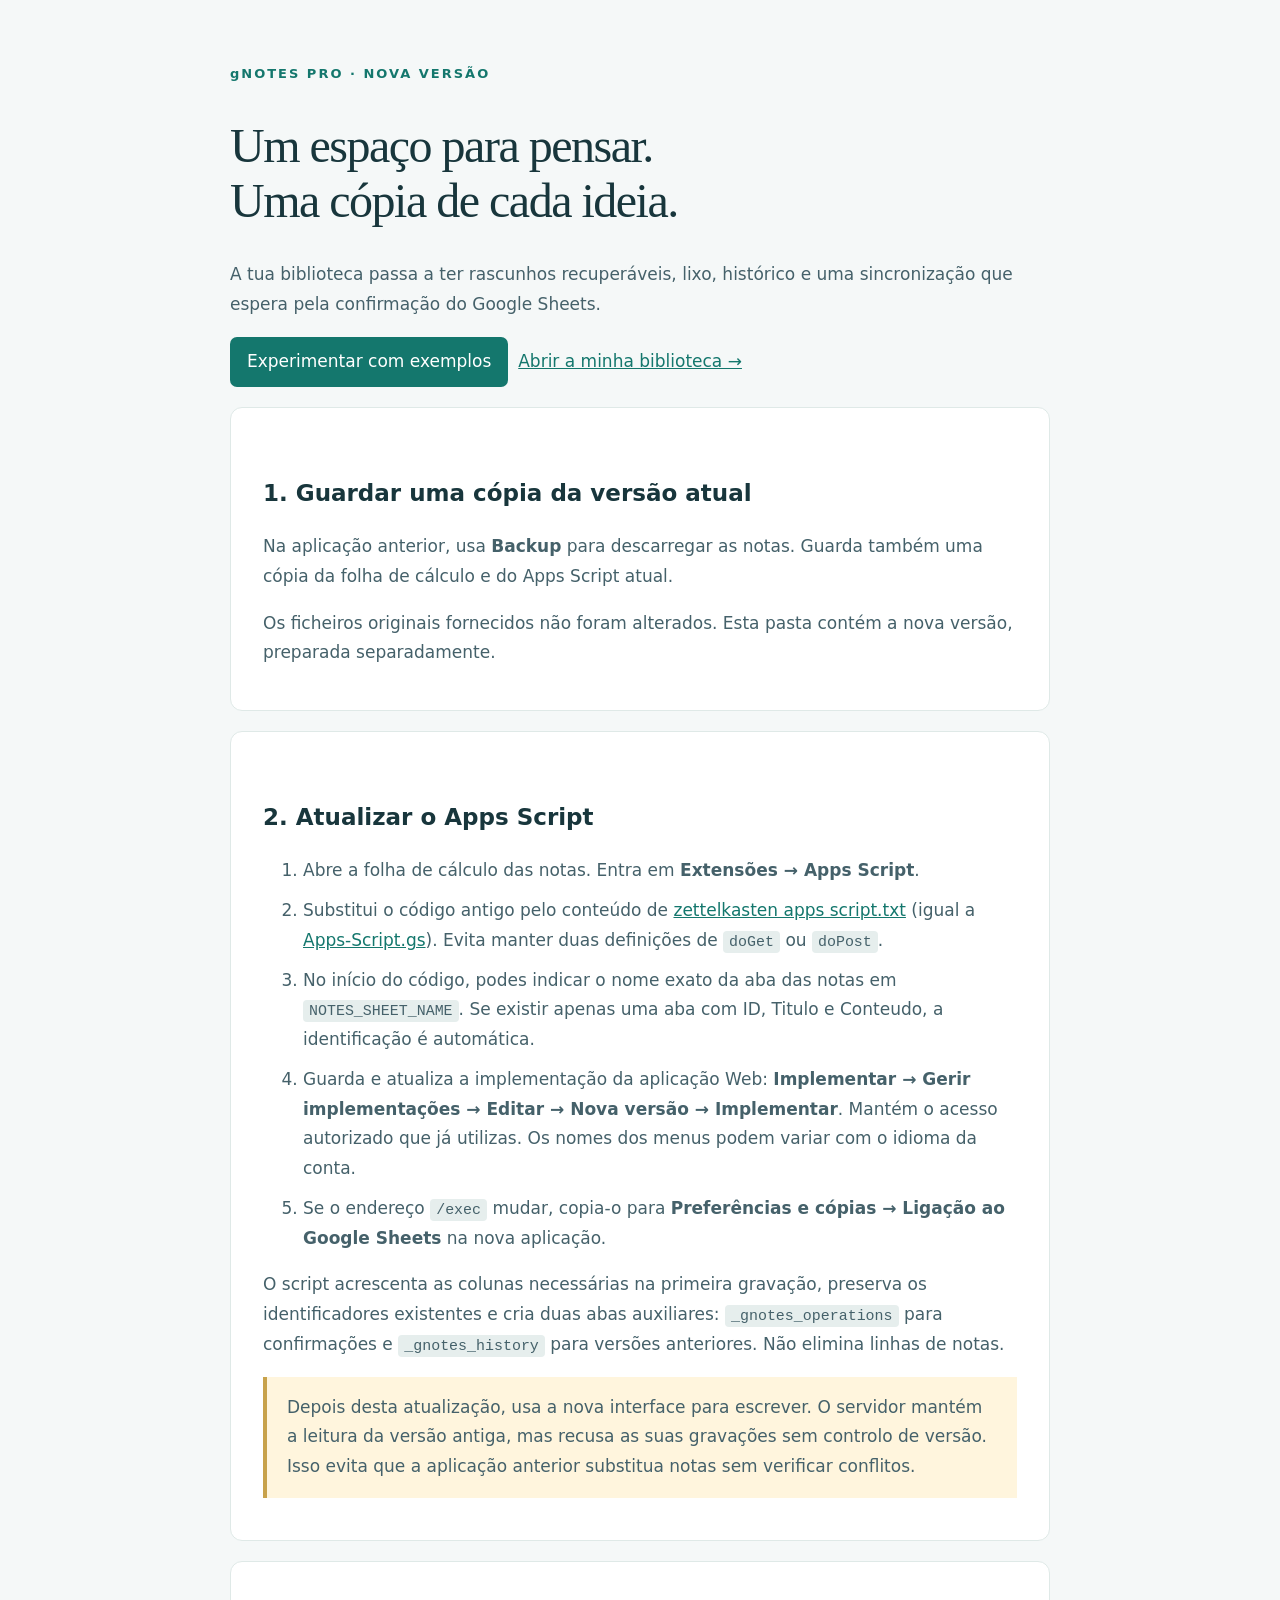
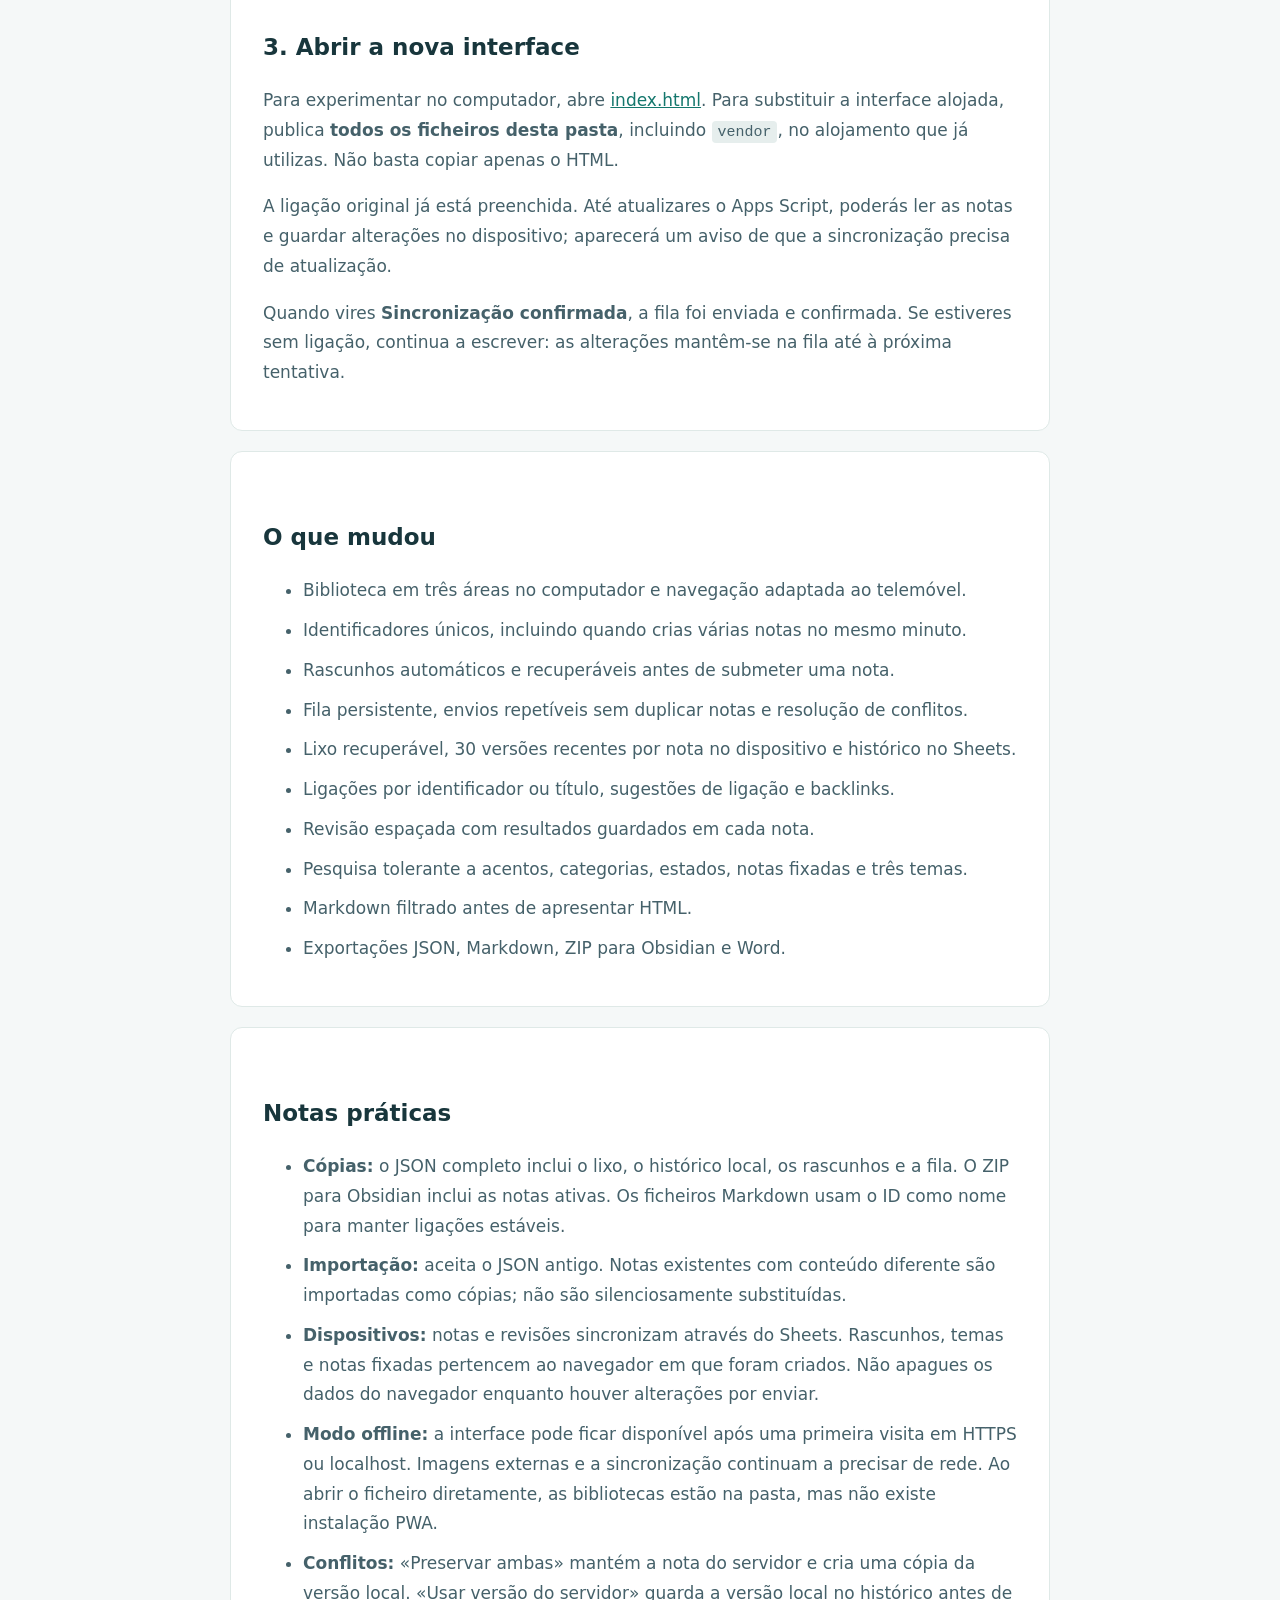
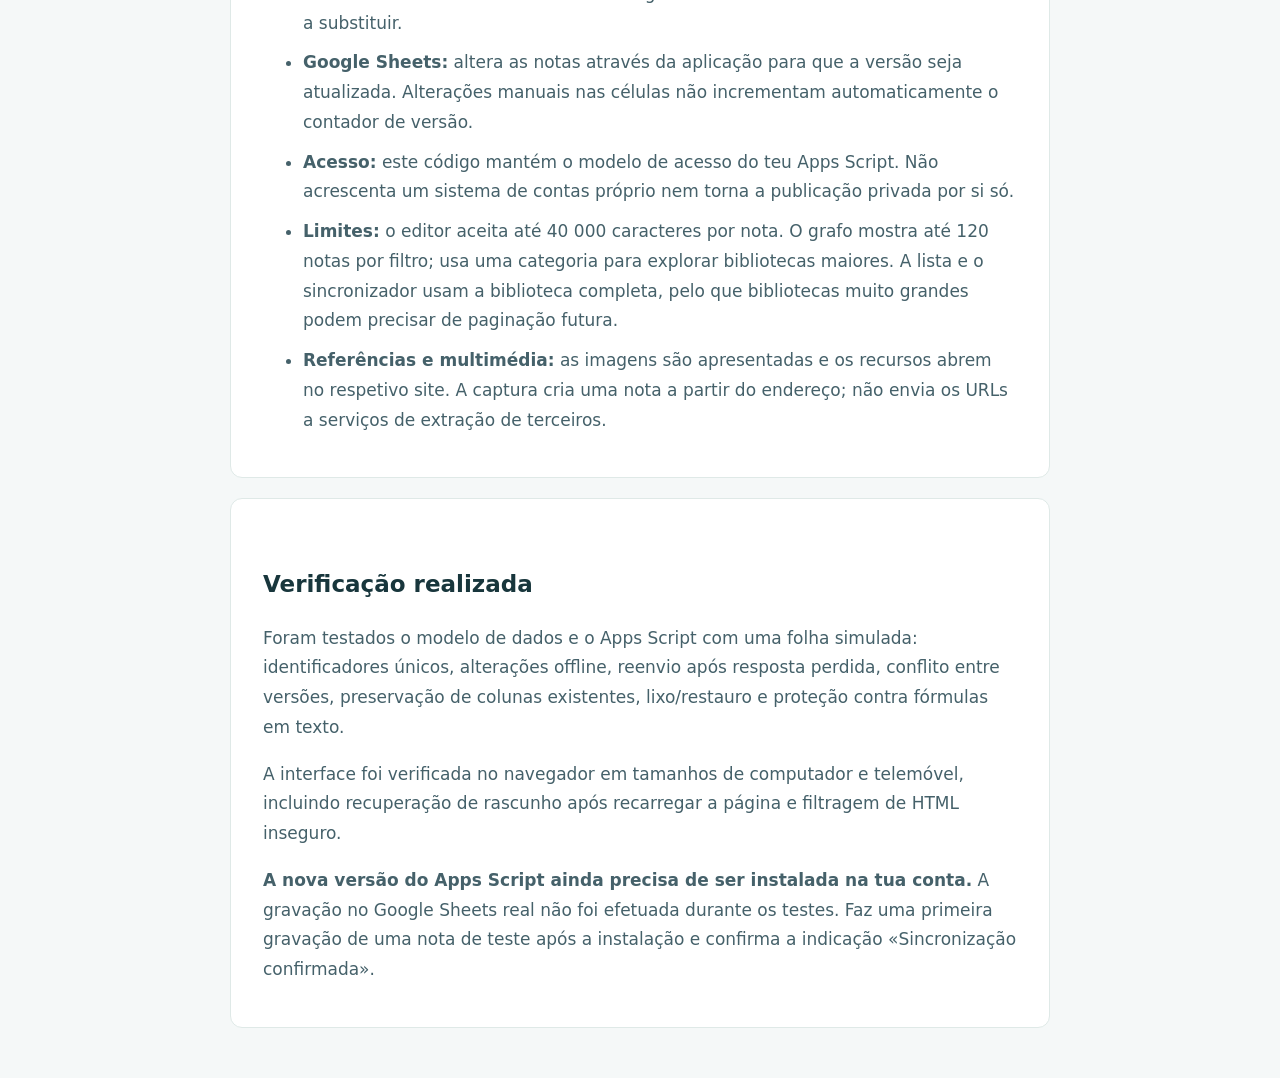
==== LEIA-ME.html @ cbc8e840 "Add files via upload" ====
<!doctype html><html lang="pt-PT"><head><meta charset="utf-8"><meta name="viewport" content="width=device-width,initial-scale=1"><title>Começar — gNOTES Pro</title><link rel="icon" href="logo_simplificado.png"><style>body{font:17px/1.75 system-ui,sans-serif;color:#18363c;background:#f5f8f8;margin:0;padding:50px 24px}main{max-width:820px;margin:auto}h1{font:48px/1.15 Georgia,serif;letter-spacing:-1.5px}h2{font-size:23px;margin-top:40px}a{color:#14776d}p,li{color:#45616a}code{font-size:.88em;background:#e6eeed;padding:3px 6px;border-radius:4px}section{background:white;padding:25px 32px;border:1px solid #dfe9e7;border-radius:12px;margin-top:20px}.badge{color:#14776d;font-size:13px;letter-spacing:2px;font-weight:700}.notice{background:#fff5dd;border-left:4px solid #c8a24b;padding:16px 20px}li{margin:10px 0}.button{display:inline-block;background:#14776d;color:white;text-decoration:none;border-radius:7px;padding:10px 17px;margin-right:10px}</style></head><body><main>
<p class="badge">gNOTES PRO · NOVA VERSÃO</p><h1>Um espaço para pensar.<br>Uma cópia de cada ideia.</h1><p>A tua biblioteca passa a ter rascunhos recuperáveis, lixo, histórico e uma sincronização que espera pela confirmação do Google Sheets.</p><p><a class="button" href="index.html?demo=1">Experimentar com exemplos</a><a href="index.html">Abrir a minha biblioteca →</a></p>
<section><h2>1. Guardar uma cópia da versão atual</h2><p>Na aplicação anterior, usa <strong>Backup</strong> para descarregar as notas. Guarda também uma cópia da folha de cálculo e do Apps Script atual.</p><p>Os ficheiros originais fornecidos não foram alterados. Esta pasta contém a nova versão, preparada separadamente.</p></section>
<section><h2>2. Atualizar o Apps Script</h2><ol><li>Abre a folha de cálculo das notas. Entra em <strong>Extensões → Apps Script</strong>.</li><li>Substitui o código antigo pelo conteúdo de <a href="zettelkasten%20apps%20script.txt">zettelkasten apps script.txt</a> (igual a <a href="Apps-Script.gs">Apps-Script.gs</a>). Evita manter duas definições de <code>doGet</code> ou <code>doPost</code>.</li><li>No início do código, podes indicar o nome exato da aba das notas em <code>NOTES_SHEET_NAME</code>. Se existir apenas uma aba com ID, Titulo e Conteudo, a identificação é automática.</li><li>Guarda e atualiza a implementação da aplicação Web: <strong>Implementar → Gerir implementações → Editar → Nova versão → Implementar</strong>. Mantém o acesso autorizado que já utilizas. Os nomes dos menus podem variar com o idioma da conta.</li><li>Se o endereço <code>/exec</code> mudar, copia-o para <strong>Preferências e cópias → Ligação ao Google Sheets</strong> na nova aplicação.</li></ol><p>O script acrescenta as colunas necessárias na primeira gravação, preserva os identificadores existentes e cria duas abas auxiliares: <code>_gnotes_operations</code> para confirmações e <code>_gnotes_history</code> para versões anteriores. Não elimina linhas de notas.</p><p class="notice">Depois desta atualização, usa a nova interface para escrever. O servidor mantém a leitura da versão antiga, mas recusa as suas gravações sem controlo de versão. Isso evita que a aplicação anterior substitua notas sem verificar conflitos.</p></section>
<section><h2>3. Abrir a nova interface</h2><p>Para experimentar no computador, abre <a href="index.html">index.html</a>. Para substituir a interface alojada, publica <strong>todos os ficheiros desta pasta</strong>, incluindo <code>vendor</code>, no alojamento que já utilizas. Não basta copiar apenas o HTML.</p><p>A ligação original já está preenchida. Até atualizares o Apps Script, poderás ler as notas e guardar alterações no dispositivo; aparecerá um aviso de que a sincronização precisa de atualização.</p><p>Quando vires <strong>Sincronização confirmada</strong>, a fila foi enviada e confirmada. Se estiveres sem ligação, continua a escrever: as alterações mantêm-se na fila até à próxima tentativa.</p></section>
<section><h2>O que mudou</h2><ul><li>Biblioteca em três áreas no computador e navegação adaptada ao telemóvel.</li><li>Identificadores únicos, incluindo quando crias várias notas no mesmo minuto.</li><li>Rascunhos automáticos e recuperáveis antes de submeter uma nota.</li><li>Fila persistente, envios repetíveis sem duplicar notas e resolução de conflitos.</li><li>Lixo recuperável, 30 versões recentes por nota no dispositivo e histórico no Sheets.</li><li>Ligações por identificador ou título, sugestões de ligação e backlinks.</li><li>Revisão espaçada com resultados guardados em cada nota.</li><li>Pesquisa tolerante a acentos, categorias, estados, notas fixadas e três temas.</li><li>Markdown filtrado antes de apresentar HTML.</li><li>Exportações JSON, Markdown, ZIP para Obsidian e Word.</li></ul></section>
<section><h2>Notas práticas</h2><ul><li><strong>Cópias:</strong> o JSON completo inclui o lixo, o histórico local, os rascunhos e a fila. O ZIP para Obsidian inclui as notas ativas. Os ficheiros Markdown usam o ID como nome para manter ligações estáveis.</li><li><strong>Importação:</strong> aceita o JSON antigo. Notas existentes com conteúdo diferente são importadas como cópias; não são silenciosamente substituídas.</li><li><strong>Dispositivos:</strong> notas e revisões sincronizam através do Sheets. Rascunhos, temas e notas fixadas pertencem ao navegador em que foram criados. Não apagues os dados do navegador enquanto houver alterações por enviar.</li><li><strong>Modo offline:</strong> a interface pode ficar disponível após uma primeira visita em HTTPS ou localhost. Imagens externas e a sincronização continuam a precisar de rede. Ao abrir o ficheiro diretamente, as bibliotecas estão na pasta, mas não existe instalação PWA.</li><li><strong>Conflitos:</strong> «Preservar ambas» mantém a nota do servidor e cria uma cópia da versão local. «Usar versão do servidor» guarda a versão local no histórico antes de a substituir.</li><li><strong>Google Sheets:</strong> altera as notas através da aplicação para que a versão seja atualizada. Alterações manuais nas células não incrementam automaticamente o contador de versão.</li><li><strong>Acesso:</strong> este código mantém o modelo de acesso do teu Apps Script. Não acrescenta um sistema de contas próprio nem torna a publicação privada por si só.</li><li><strong>Limites:</strong> o editor aceita até 40 000 caracteres por nota. O grafo mostra até 120 notas por filtro; usa uma categoria para explorar bibliotecas maiores. A lista e o sincronizador usam a biblioteca completa, pelo que bibliotecas muito grandes podem precisar de paginação futura.</li><li><strong>Referências e multimédia:</strong> as imagens são apresentadas e os recursos abrem no respetivo site. A captura cria uma nota a partir do endereço; não envia os URLs a serviços de extração de terceiros.</li></ul></section>
<section><h2>Verificação realizada</h2><p>Foram testados o modelo de dados e o Apps Script com uma folha simulada: identificadores únicos, alterações offline, reenvio após resposta perdida, conflito entre versões, preservação de colunas existentes, lixo/restauro e proteção contra fórmulas em texto.</p><p>A interface foi verificada no navegador em tamanhos de computador e telemóvel, incluindo recuperação de rascunho após recarregar a página e filtragem de HTML inseguro.</p><p><strong>A nova versão do Apps Script ainda precisa de ser instalada na tua conta.</strong> A gravação no Google Sheets real não foi efetuada durante os testes. Faz uma primeira gravação de uma nota de teste após a instalação e confirma a indicação «Sincronização confirmada».</p></section>
</main></body></html>
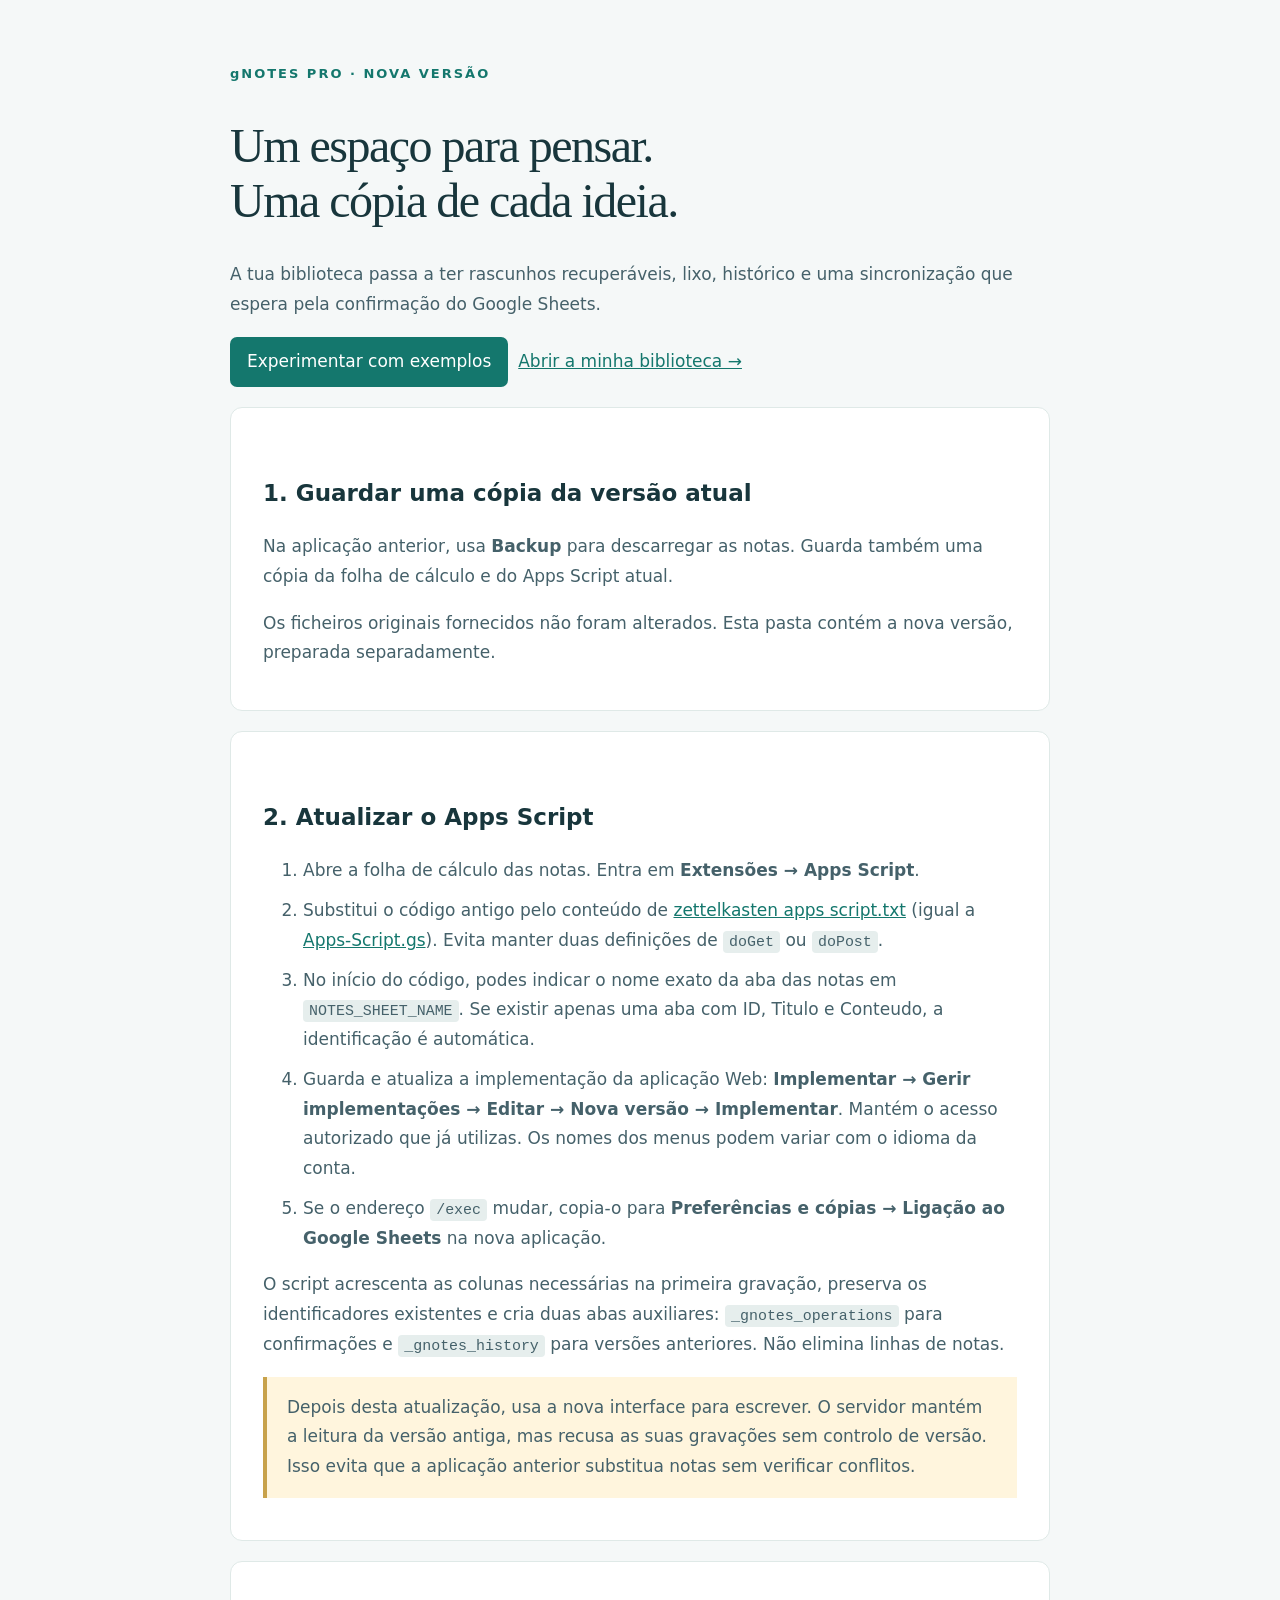
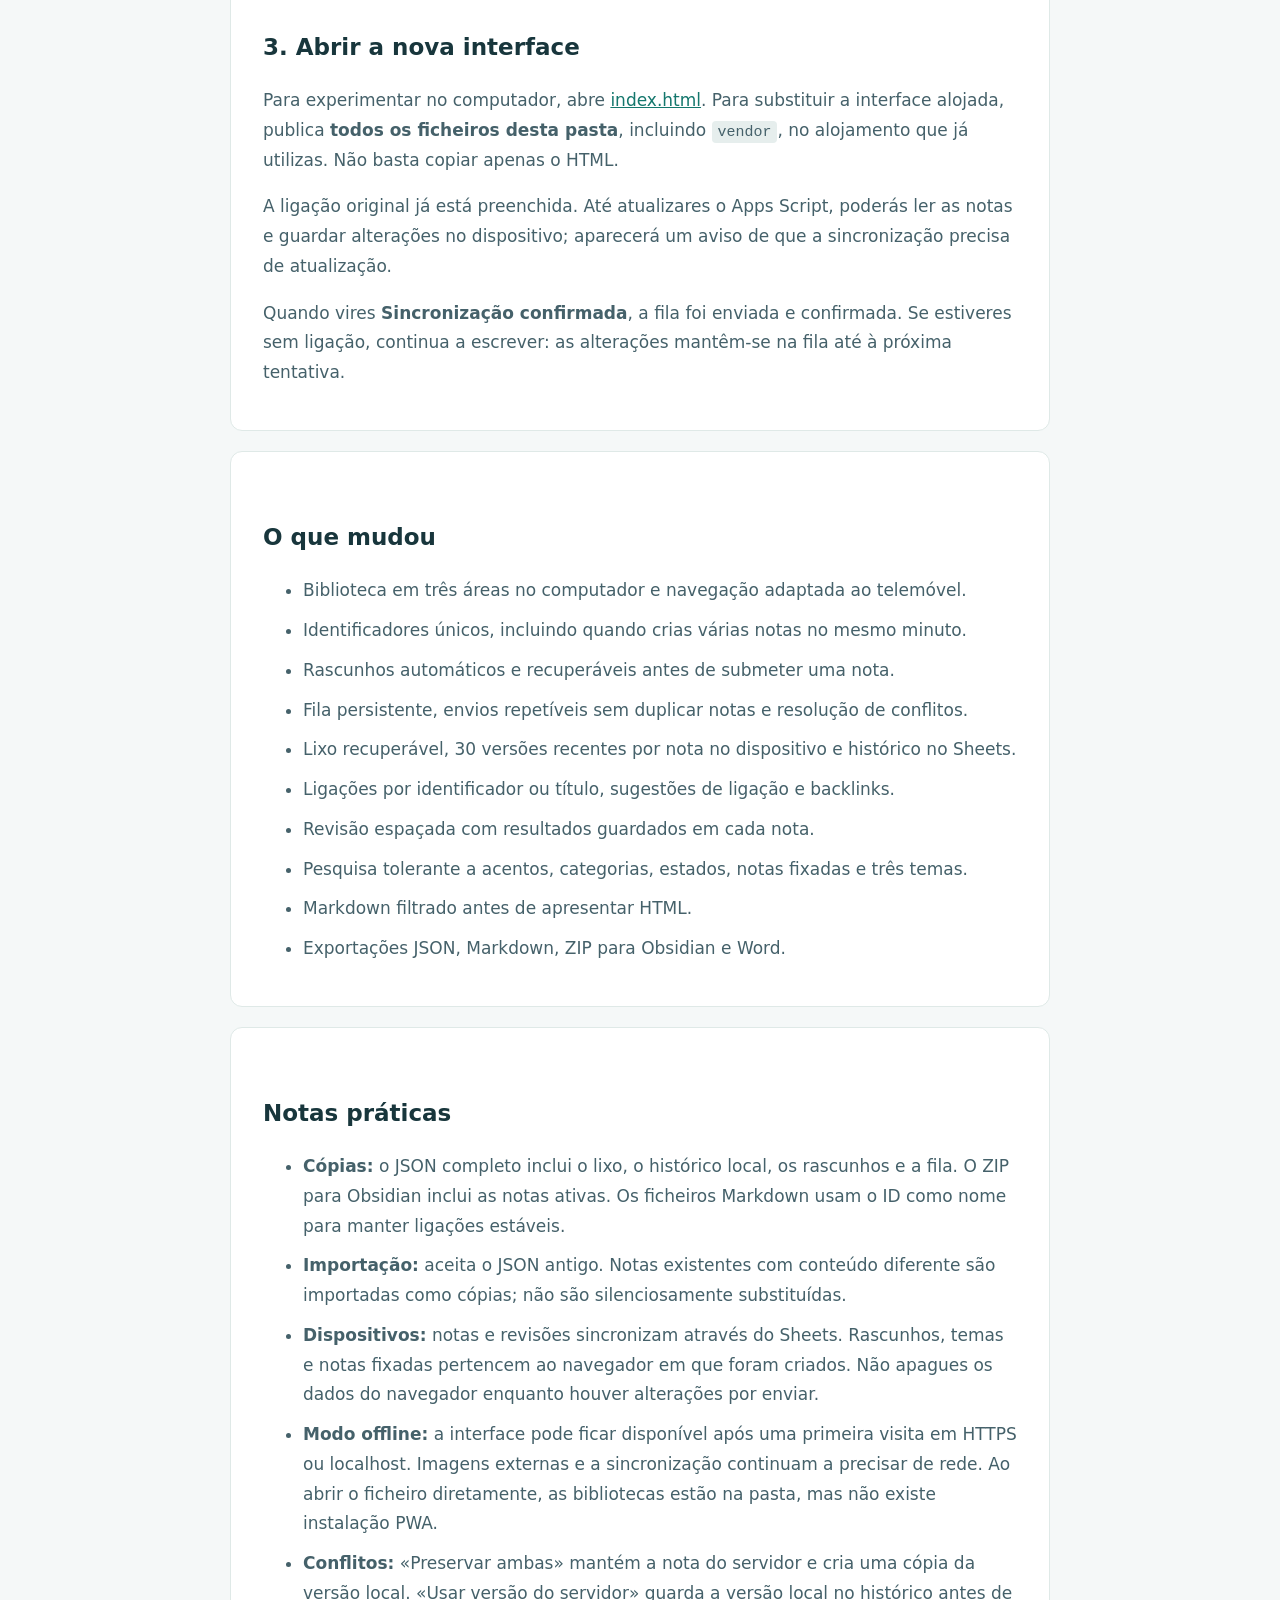
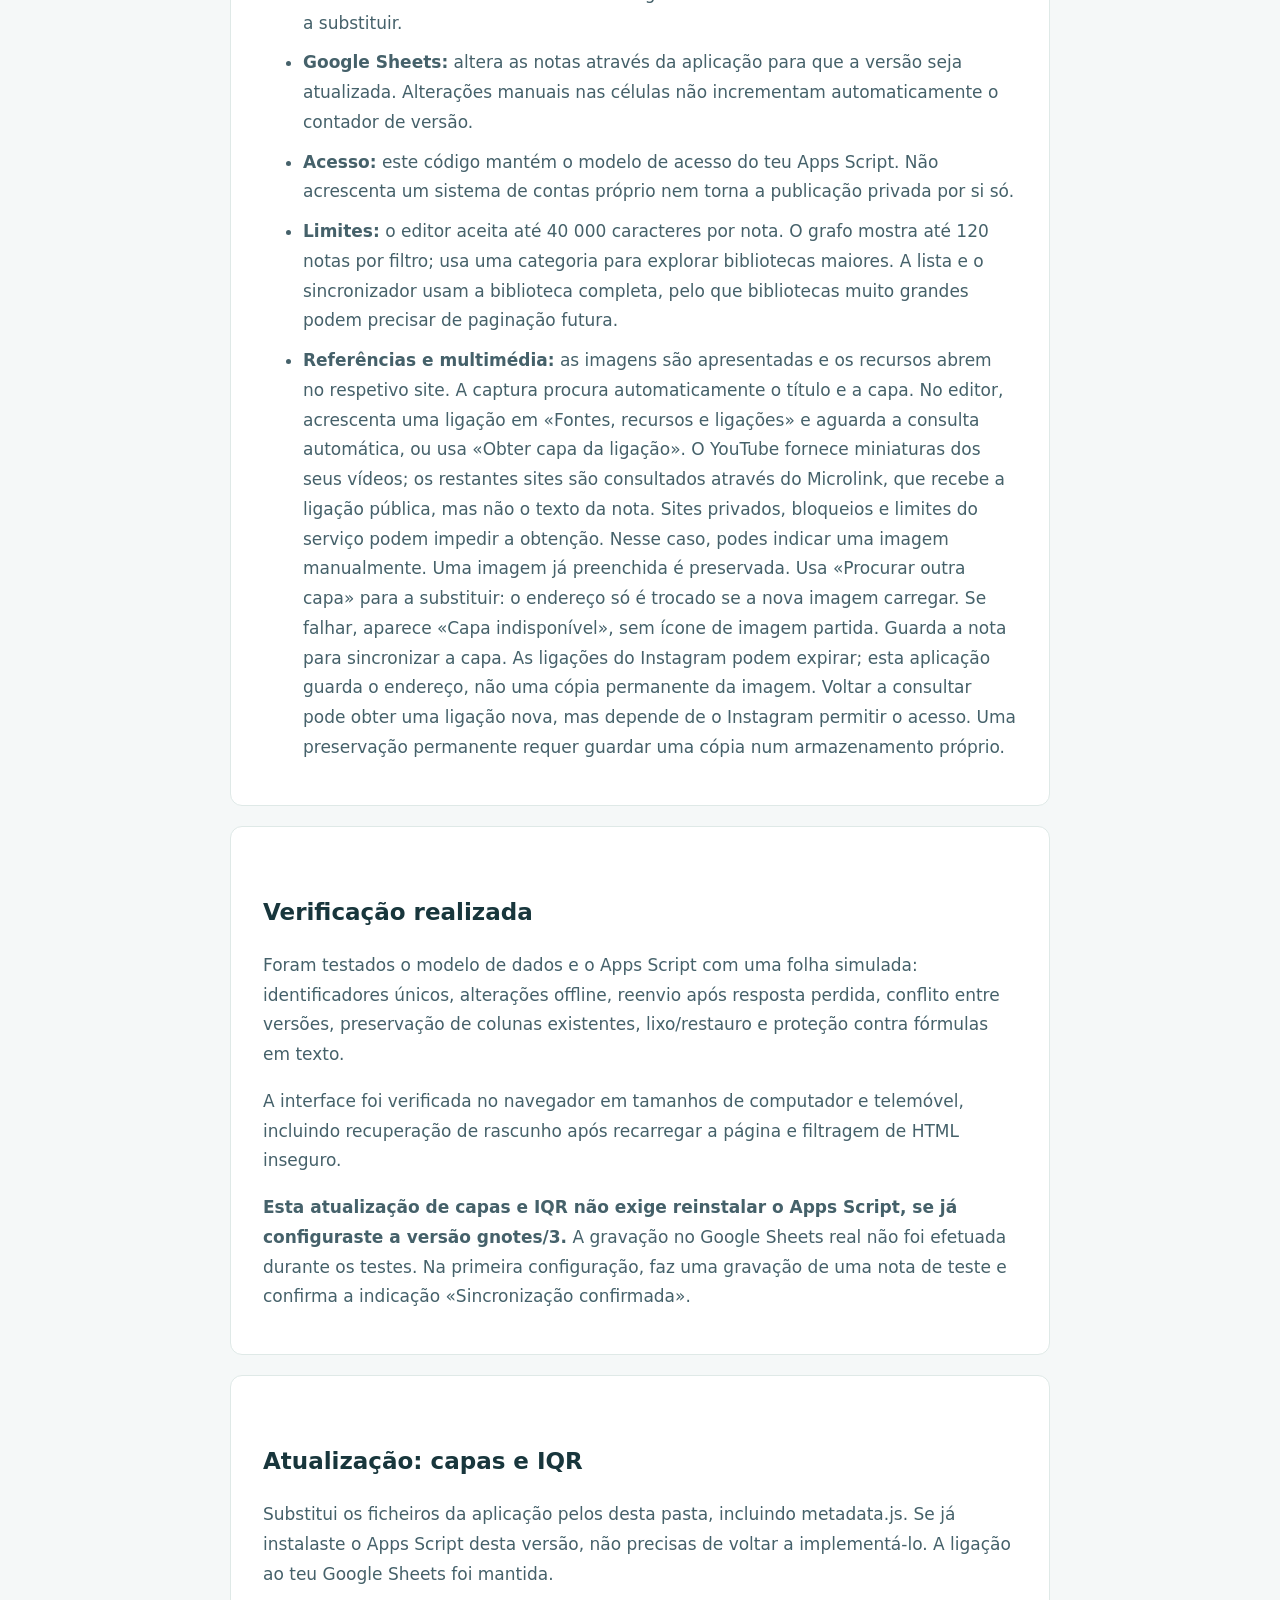
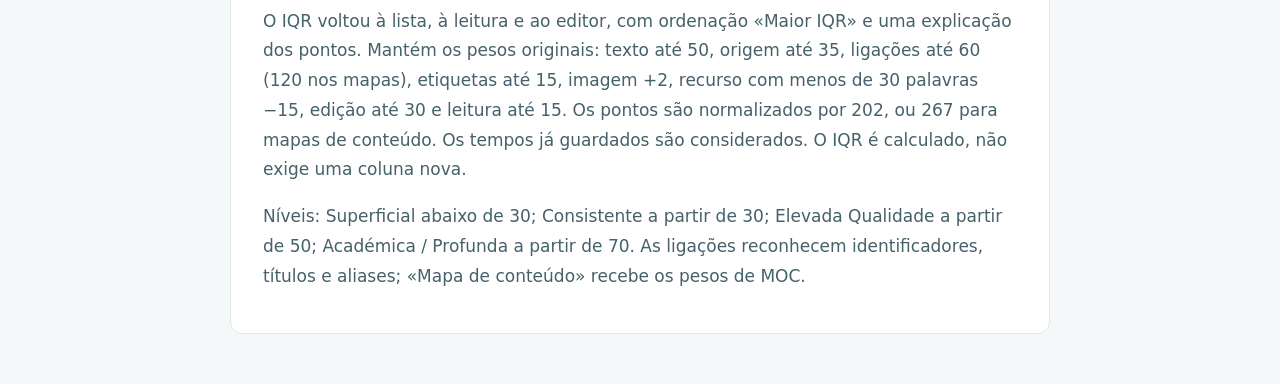
==== commit 7191a30f: "Add files via upload" ====
--- a/LEIA-ME.html
+++ b/LEIA-ME.html
@@ -4,6 +4,6 @@
 <section><h2>2. Atualizar o Apps Script</h2><ol><li>Abre a folha de cálculo das notas. Entra em <strong>Extensões → Apps Script</strong>.</li><li>Substitui o código antigo pelo conteúdo de <a href="zettelkasten%20apps%20script.txt">zettelkasten apps script.txt</a> (igual a <a href="Apps-Script.gs">Apps-Script.gs</a>). Evita manter duas definições de <code>doGet</code> ou <code>doPost</code>.</li><li>No início do código, podes indicar o nome exato da aba das notas em <code>NOTES_SHEET_NAME</code>. Se existir apenas uma aba com ID, Titulo e Conteudo, a identificação é automática.</li><li>Guarda e atualiza a implementação da aplicação Web: <strong>Implementar → Gerir implementações → Editar → Nova versão → Implementar</strong>. Mantém o acesso autorizado que já utilizas. Os nomes dos menus podem variar com o idioma da conta.</li><li>Se o endereço <code>/exec</code> mudar, copia-o para <strong>Preferências e cópias → Ligação ao Google Sheets</strong> na nova aplicação.</li></ol><p>O script acrescenta as colunas necessárias na primeira gravação, preserva os identificadores existentes e cria duas abas auxiliares: <code>_gnotes_operations</code> para confirmações e <code>_gnotes_history</code> para versões anteriores. Não elimina linhas de notas.</p><p class="notice">Depois desta atualização, usa a nova interface para escrever. O servidor mantém a leitura da versão antiga, mas recusa as suas gravações sem controlo de versão. Isso evita que a aplicação anterior substitua notas sem verificar conflitos.</p></section>
 <section><h2>3. Abrir a nova interface</h2><p>Para experimentar no computador, abre <a href="index.html">index.html</a>. Para substituir a interface alojada, publica <strong>todos os ficheiros desta pasta</strong>, incluindo <code>vendor</code>, no alojamento que já utilizas. Não basta copiar apenas o HTML.</p><p>A ligação original já está preenchida. Até atualizares o Apps Script, poderás ler as notas e guardar alterações no dispositivo; aparecerá um aviso de que a sincronização precisa de atualização.</p><p>Quando vires <strong>Sincronização confirmada</strong>, a fila foi enviada e confirmada. Se estiveres sem ligação, continua a escrever: as alterações mantêm-se na fila até à próxima tentativa.</p></section>
 <section><h2>O que mudou</h2><ul><li>Biblioteca em três áreas no computador e navegação adaptada ao telemóvel.</li><li>Identificadores únicos, incluindo quando crias várias notas no mesmo minuto.</li><li>Rascunhos automáticos e recuperáveis antes de submeter uma nota.</li><li>Fila persistente, envios repetíveis sem duplicar notas e resolução de conflitos.</li><li>Lixo recuperável, 30 versões recentes por nota no dispositivo e histórico no Sheets.</li><li>Ligações por identificador ou título, sugestões de ligação e backlinks.</li><li>Revisão espaçada com resultados guardados em cada nota.</li><li>Pesquisa tolerante a acentos, categorias, estados, notas fixadas e três temas.</li><li>Markdown filtrado antes de apresentar HTML.</li><li>Exportações JSON, Markdown, ZIP para Obsidian e Word.</li></ul></section>
-<section><h2>Notas práticas</h2><ul><li><strong>Cópias:</strong> o JSON completo inclui o lixo, o histórico local, os rascunhos e a fila. O ZIP para Obsidian inclui as notas ativas. Os ficheiros Markdown usam o ID como nome para manter ligações estáveis.</li><li><strong>Importação:</strong> aceita o JSON antigo. Notas existentes com conteúdo diferente são importadas como cópias; não são silenciosamente substituídas.</li><li><strong>Dispositivos:</strong> notas e revisões sincronizam através do Sheets. Rascunhos, temas e notas fixadas pertencem ao navegador em que foram criados. Não apagues os dados do navegador enquanto houver alterações por enviar.</li><li><strong>Modo offline:</strong> a interface pode ficar disponível após uma primeira visita em HTTPS ou localhost. Imagens externas e a sincronização continuam a precisar de rede. Ao abrir o ficheiro diretamente, as bibliotecas estão na pasta, mas não existe instalação PWA.</li><li><strong>Conflitos:</strong> «Preservar ambas» mantém a nota do servidor e cria uma cópia da versão local. «Usar versão do servidor» guarda a versão local no histórico antes de a substituir.</li><li><strong>Google Sheets:</strong> altera as notas através da aplicação para que a versão seja atualizada. Alterações manuais nas células não incrementam automaticamente o contador de versão.</li><li><strong>Acesso:</strong> este código mantém o modelo de acesso do teu Apps Script. Não acrescenta um sistema de contas próprio nem torna a publicação privada por si só.</li><li><strong>Limites:</strong> o editor aceita até 40 000 caracteres por nota. O grafo mostra até 120 notas por filtro; usa uma categoria para explorar bibliotecas maiores. A lista e o sincronizador usam a biblioteca completa, pelo que bibliotecas muito grandes podem precisar de paginação futura.</li><li><strong>Referências e multimédia:</strong> as imagens são apresentadas e os recursos abrem no respetivo site. A captura cria uma nota a partir do endereço; não envia os URLs a serviços de extração de terceiros.</li></ul></section>
-<section><h2>Verificação realizada</h2><p>Foram testados o modelo de dados e o Apps Script com uma folha simulada: identificadores únicos, alterações offline, reenvio após resposta perdida, conflito entre versões, preservação de colunas existentes, lixo/restauro e proteção contra fórmulas em texto.</p><p>A interface foi verificada no navegador em tamanhos de computador e telemóvel, incluindo recuperação de rascunho após recarregar a página e filtragem de HTML inseguro.</p><p><strong>A nova versão do Apps Script ainda precisa de ser instalada na tua conta.</strong> A gravação no Google Sheets real não foi efetuada durante os testes. Faz uma primeira gravação de uma nota de teste após a instalação e confirma a indicação «Sincronização confirmada».</p></section>
-</main></body></html>
+<section><h2>Notas práticas</h2><ul><li><strong>Cópias:</strong> o JSON completo inclui o lixo, o histórico local, os rascunhos e a fila. O ZIP para Obsidian inclui as notas ativas. Os ficheiros Markdown usam o ID como nome para manter ligações estáveis.</li><li><strong>Importação:</strong> aceita o JSON antigo. Notas existentes com conteúdo diferente são importadas como cópias; não são silenciosamente substituídas.</li><li><strong>Dispositivos:</strong> notas e revisões sincronizam através do Sheets. Rascunhos, temas e notas fixadas pertencem ao navegador em que foram criados. Não apagues os dados do navegador enquanto houver alterações por enviar.</li><li><strong>Modo offline:</strong> a interface pode ficar disponível após uma primeira visita em HTTPS ou localhost. Imagens externas e a sincronização continuam a precisar de rede. Ao abrir o ficheiro diretamente, as bibliotecas estão na pasta, mas não existe instalação PWA.</li><li><strong>Conflitos:</strong> «Preservar ambas» mantém a nota do servidor e cria uma cópia da versão local. «Usar versão do servidor» guarda a versão local no histórico antes de a substituir.</li><li><strong>Google Sheets:</strong> altera as notas através da aplicação para que a versão seja atualizada. Alterações manuais nas células não incrementam automaticamente o contador de versão.</li><li><strong>Acesso:</strong> este código mantém o modelo de acesso do teu Apps Script. Não acrescenta um sistema de contas próprio nem torna a publicação privada por si só.</li><li><strong>Limites:</strong> o editor aceita até 40 000 caracteres por nota. O grafo mostra até 120 notas por filtro; usa uma categoria para explorar bibliotecas maiores. A lista e o sincronizador usam a biblioteca completa, pelo que bibliotecas muito grandes podem precisar de paginação futura.</li><li><strong>Referências e multimédia:</strong> as imagens são apresentadas e os recursos abrem no respetivo site. A captura procura automaticamente o título e a capa. No editor, acrescenta uma ligação em «Fontes, recursos e ligações» e aguarda a consulta automática, ou usa «Obter capa da ligação». O YouTube fornece miniaturas dos seus vídeos; os restantes sites são consultados através do Microlink, que recebe a ligação pública, mas não o texto da nota. Sites privados, bloqueios e limites do serviço podem impedir a obtenção. Nesse caso, podes indicar uma imagem manualmente. Uma imagem já preenchida é preservada. Usa «Procurar outra capa» para a substituir: o endereço só é trocado se a nova imagem carregar. Se falhar, aparece «Capa indisponível», sem ícone de imagem partida. Guarda a nota para sincronizar a capa. As ligações do Instagram podem expirar; esta aplicação guarda o endereço, não uma cópia permanente da imagem. Voltar a consultar pode obter uma ligação nova, mas depende de o Instagram permitir o acesso. Uma preservação permanente requer guardar uma cópia num armazenamento próprio.</li></ul></section>
+<section><h2>Verificação realizada</h2><p>Foram testados o modelo de dados e o Apps Script com uma folha simulada: identificadores únicos, alterações offline, reenvio após resposta perdida, conflito entre versões, preservação de colunas existentes, lixo/restauro e proteção contra fórmulas em texto.</p><p>A interface foi verificada no navegador em tamanhos de computador e telemóvel, incluindo recuperação de rascunho após recarregar a página e filtragem de HTML inseguro.</p><p><strong>Esta atualização de capas e IQR não exige reinstalar o Apps Script, se já configuraste a versão gnotes/3.</strong> A gravação no Google Sheets real não foi efetuada durante os testes. Na primeira configuração, faz uma gravação de uma nota de teste e confirma a indicação «Sincronização confirmada».</p></section>
+<section><h2>Atualização: capas e IQR</h2><p>Substitui os ficheiros da aplicação pelos desta pasta, incluindo metadata.js. Se já instalaste o Apps Script desta versão, não precisas de voltar a implementá-lo. A ligação ao teu Google Sheets foi mantida.</p><p>O IQR voltou à lista, à leitura e ao editor, com ordenação «Maior IQR» e uma explicação dos pontos. Mantém os pesos originais: texto até 50, origem até 35, ligações até 60 (120 nos mapas), etiquetas até 15, imagem +2, recurso com menos de 30 palavras −15, edição até 30 e leitura até 15. Os pontos são normalizados por 202, ou 267 para mapas de conteúdo. Os tempos já guardados são considerados. O IQR é calculado, não exige uma coluna nova.</p><p>Níveis: Superficial abaixo de 30; Consistente a partir de 30; Elevada Qualidade a partir de 50; Académica / Profunda a partir de 70. As ligações reconhecem identificadores, títulos e aliases; «Mapa de conteúdo» recebe os pesos de MOC.</p></section></main></body></html>
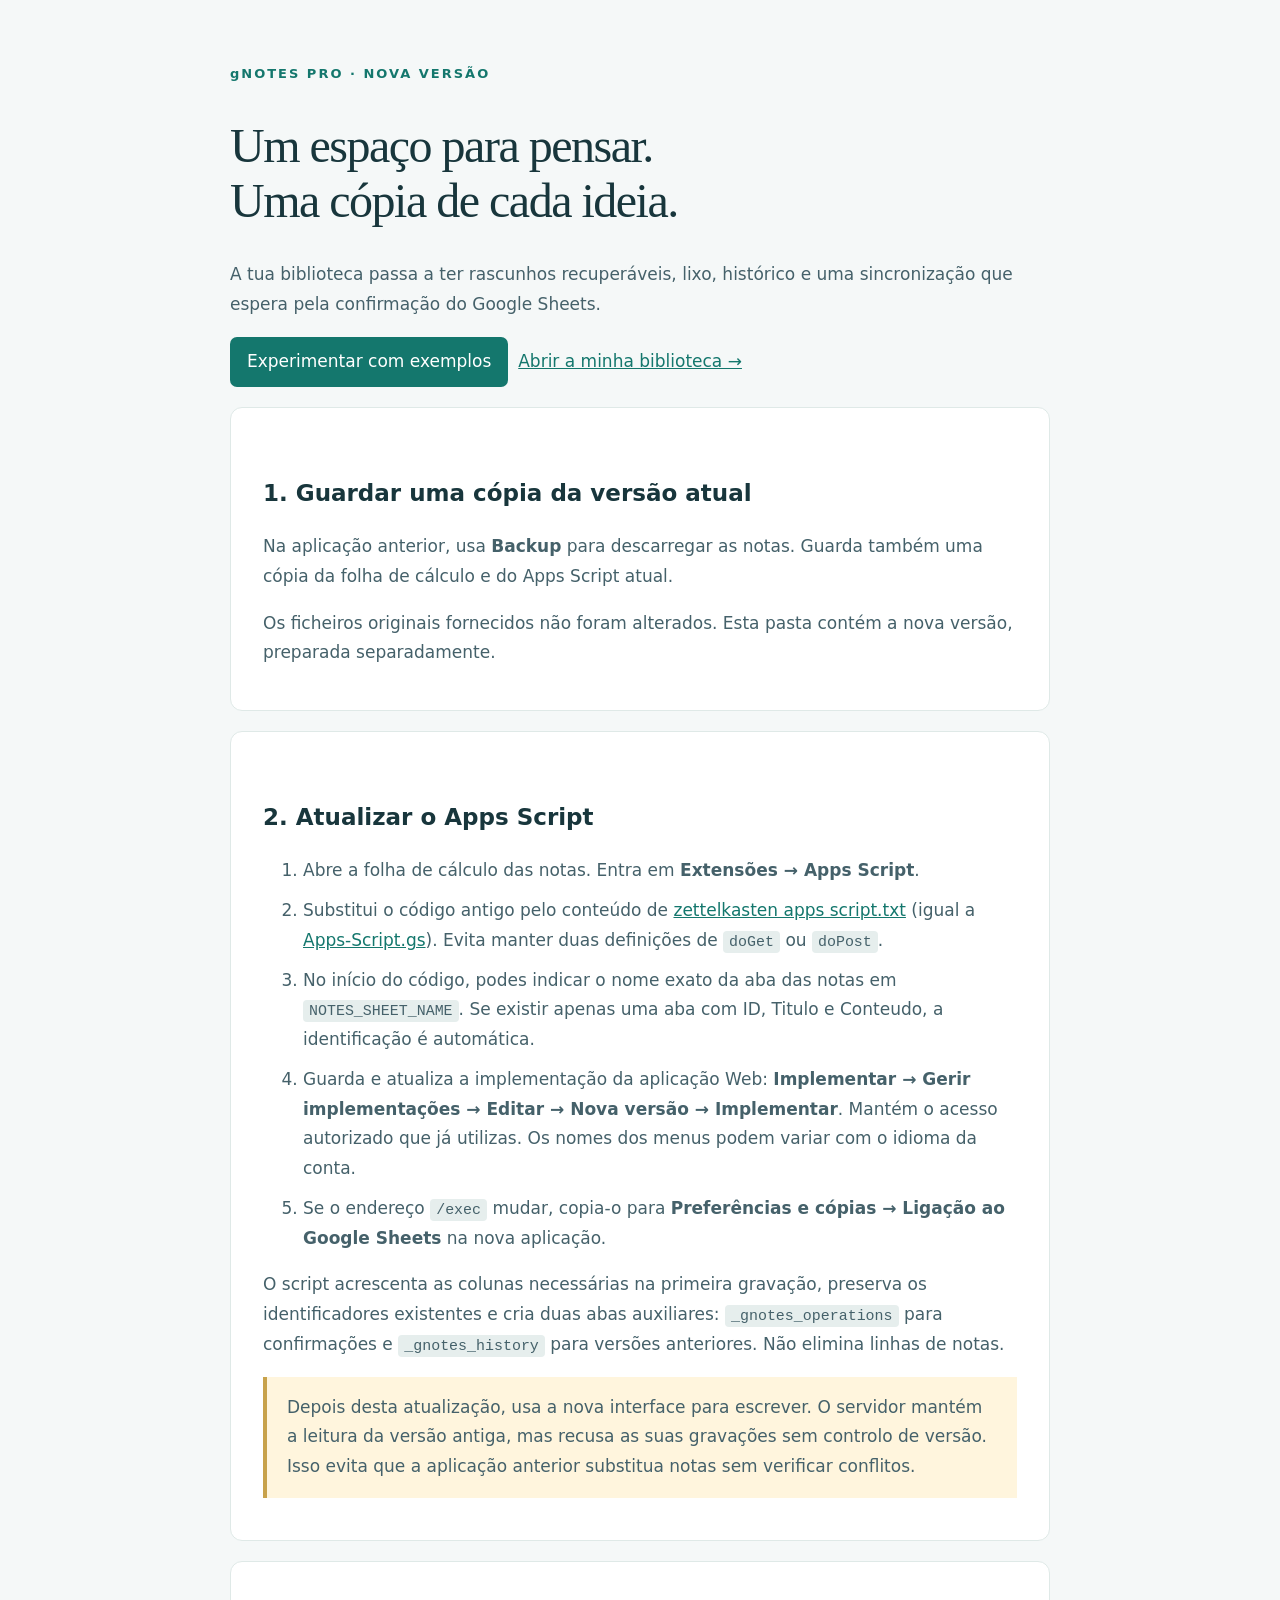
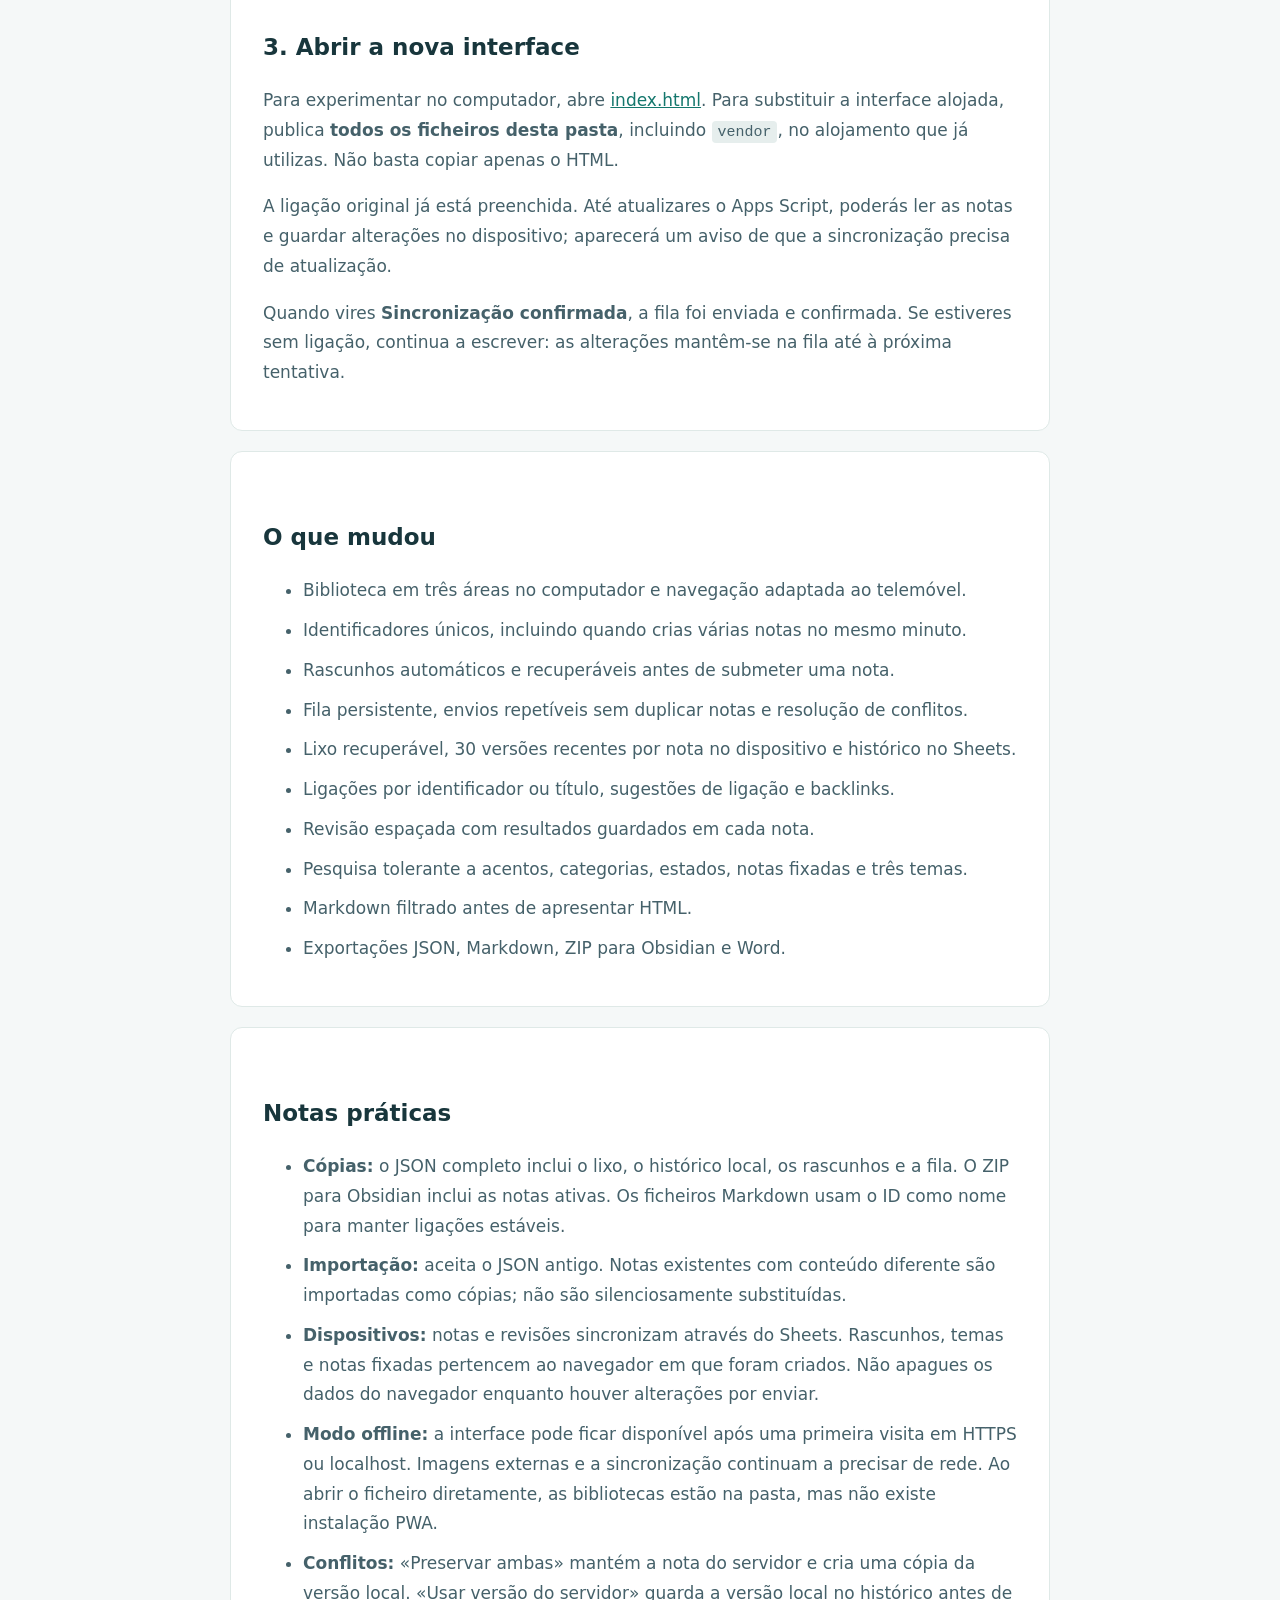
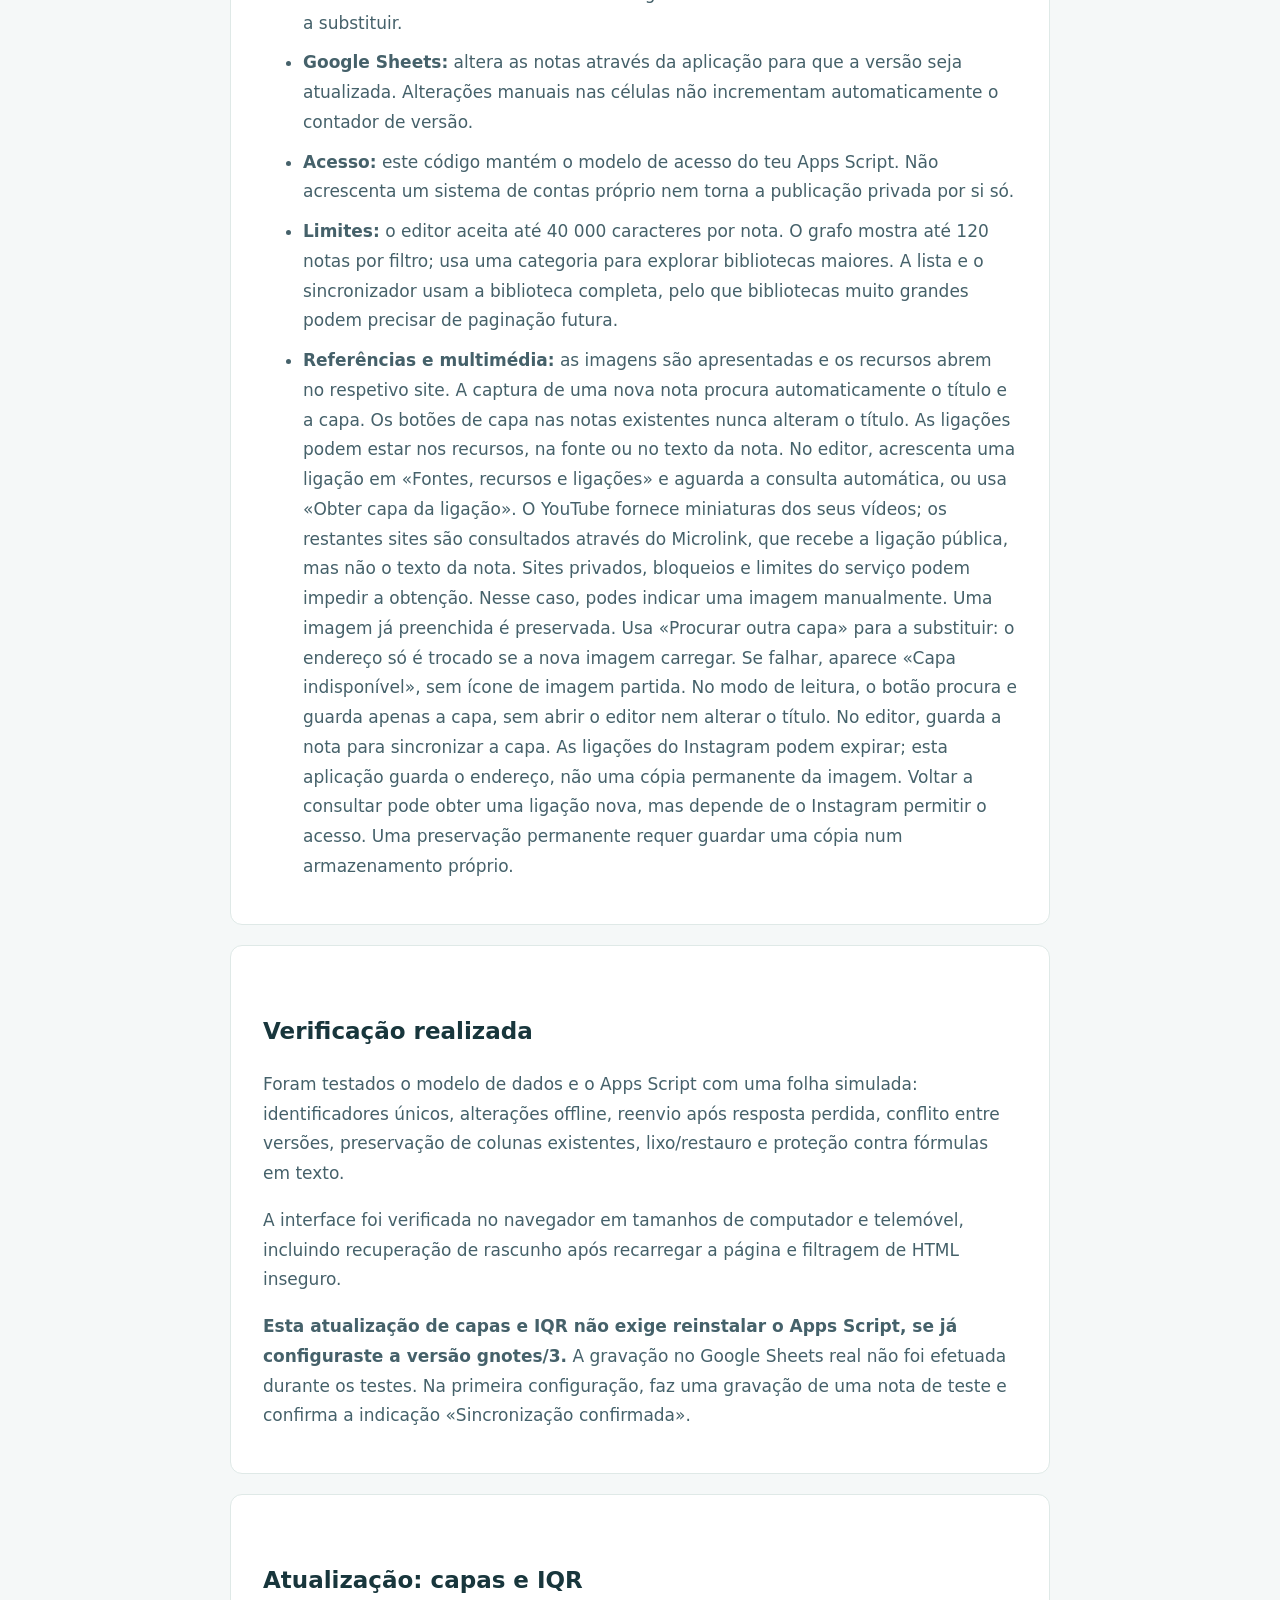
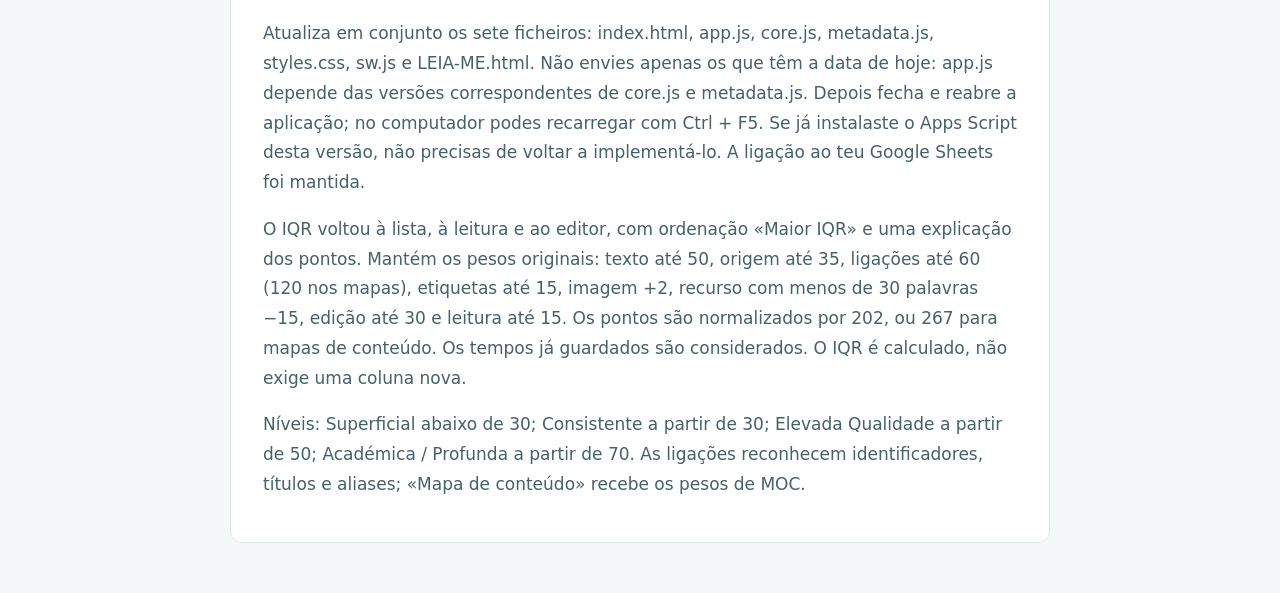
==== commit 5d6da1ba: "Add files via upload" ====
--- a/LEIA-ME.html
+++ b/LEIA-ME.html
@@ -4,6 +4,6 @@
 <section><h2>2. Atualizar o Apps Script</h2><ol><li>Abre a folha de cálculo das notas. Entra em <strong>Extensões → Apps Script</strong>.</li><li>Substitui o código antigo pelo conteúdo de <a href="zettelkasten%20apps%20script.txt">zettelkasten apps script.txt</a> (igual a <a href="Apps-Script.gs">Apps-Script.gs</a>). Evita manter duas definições de <code>doGet</code> ou <code>doPost</code>.</li><li>No início do código, podes indicar o nome exato da aba das notas em <code>NOTES_SHEET_NAME</code>. Se existir apenas uma aba com ID, Titulo e Conteudo, a identificação é automática.</li><li>Guarda e atualiza a implementação da aplicação Web: <strong>Implementar → Gerir implementações → Editar → Nova versão → Implementar</strong>. Mantém o acesso autorizado que já utilizas. Os nomes dos menus podem variar com o idioma da conta.</li><li>Se o endereço <code>/exec</code> mudar, copia-o para <strong>Preferências e cópias → Ligação ao Google Sheets</strong> na nova aplicação.</li></ol><p>O script acrescenta as colunas necessárias na primeira gravação, preserva os identificadores existentes e cria duas abas auxiliares: <code>_gnotes_operations</code> para confirmações e <code>_gnotes_history</code> para versões anteriores. Não elimina linhas de notas.</p><p class="notice">Depois desta atualização, usa a nova interface para escrever. O servidor mantém a leitura da versão antiga, mas recusa as suas gravações sem controlo de versão. Isso evita que a aplicação anterior substitua notas sem verificar conflitos.</p></section>
 <section><h2>3. Abrir a nova interface</h2><p>Para experimentar no computador, abre <a href="index.html">index.html</a>. Para substituir a interface alojada, publica <strong>todos os ficheiros desta pasta</strong>, incluindo <code>vendor</code>, no alojamento que já utilizas. Não basta copiar apenas o HTML.</p><p>A ligação original já está preenchida. Até atualizares o Apps Script, poderás ler as notas e guardar alterações no dispositivo; aparecerá um aviso de que a sincronização precisa de atualização.</p><p>Quando vires <strong>Sincronização confirmada</strong>, a fila foi enviada e confirmada. Se estiveres sem ligação, continua a escrever: as alterações mantêm-se na fila até à próxima tentativa.</p></section>
 <section><h2>O que mudou</h2><ul><li>Biblioteca em três áreas no computador e navegação adaptada ao telemóvel.</li><li>Identificadores únicos, incluindo quando crias várias notas no mesmo minuto.</li><li>Rascunhos automáticos e recuperáveis antes de submeter uma nota.</li><li>Fila persistente, envios repetíveis sem duplicar notas e resolução de conflitos.</li><li>Lixo recuperável, 30 versões recentes por nota no dispositivo e histórico no Sheets.</li><li>Ligações por identificador ou título, sugestões de ligação e backlinks.</li><li>Revisão espaçada com resultados guardados em cada nota.</li><li>Pesquisa tolerante a acentos, categorias, estados, notas fixadas e três temas.</li><li>Markdown filtrado antes de apresentar HTML.</li><li>Exportações JSON, Markdown, ZIP para Obsidian e Word.</li></ul></section>
-<section><h2>Notas práticas</h2><ul><li><strong>Cópias:</strong> o JSON completo inclui o lixo, o histórico local, os rascunhos e a fila. O ZIP para Obsidian inclui as notas ativas. Os ficheiros Markdown usam o ID como nome para manter ligações estáveis.</li><li><strong>Importação:</strong> aceita o JSON antigo. Notas existentes com conteúdo diferente são importadas como cópias; não são silenciosamente substituídas.</li><li><strong>Dispositivos:</strong> notas e revisões sincronizam através do Sheets. Rascunhos, temas e notas fixadas pertencem ao navegador em que foram criados. Não apagues os dados do navegador enquanto houver alterações por enviar.</li><li><strong>Modo offline:</strong> a interface pode ficar disponível após uma primeira visita em HTTPS ou localhost. Imagens externas e a sincronização continuam a precisar de rede. Ao abrir o ficheiro diretamente, as bibliotecas estão na pasta, mas não existe instalação PWA.</li><li><strong>Conflitos:</strong> «Preservar ambas» mantém a nota do servidor e cria uma cópia da versão local. «Usar versão do servidor» guarda a versão local no histórico antes de a substituir.</li><li><strong>Google Sheets:</strong> altera as notas através da aplicação para que a versão seja atualizada. Alterações manuais nas células não incrementam automaticamente o contador de versão.</li><li><strong>Acesso:</strong> este código mantém o modelo de acesso do teu Apps Script. Não acrescenta um sistema de contas próprio nem torna a publicação privada por si só.</li><li><strong>Limites:</strong> o editor aceita até 40 000 caracteres por nota. O grafo mostra até 120 notas por filtro; usa uma categoria para explorar bibliotecas maiores. A lista e o sincronizador usam a biblioteca completa, pelo que bibliotecas muito grandes podem precisar de paginação futura.</li><li><strong>Referências e multimédia:</strong> as imagens são apresentadas e os recursos abrem no respetivo site. A captura procura automaticamente o título e a capa. No editor, acrescenta uma ligação em «Fontes, recursos e ligações» e aguarda a consulta automática, ou usa «Obter capa da ligação». O YouTube fornece miniaturas dos seus vídeos; os restantes sites são consultados através do Microlink, que recebe a ligação pública, mas não o texto da nota. Sites privados, bloqueios e limites do serviço podem impedir a obtenção. Nesse caso, podes indicar uma imagem manualmente. Uma imagem já preenchida é preservada. Usa «Procurar outra capa» para a substituir: o endereço só é trocado se a nova imagem carregar. Se falhar, aparece «Capa indisponível», sem ícone de imagem partida. Guarda a nota para sincronizar a capa. As ligações do Instagram podem expirar; esta aplicação guarda o endereço, não uma cópia permanente da imagem. Voltar a consultar pode obter uma ligação nova, mas depende de o Instagram permitir o acesso. Uma preservação permanente requer guardar uma cópia num armazenamento próprio.</li></ul></section>
+<section><h2>Notas práticas</h2><ul><li><strong>Cópias:</strong> o JSON completo inclui o lixo, o histórico local, os rascunhos e a fila. O ZIP para Obsidian inclui as notas ativas. Os ficheiros Markdown usam o ID como nome para manter ligações estáveis.</li><li><strong>Importação:</strong> aceita o JSON antigo. Notas existentes com conteúdo diferente são importadas como cópias; não são silenciosamente substituídas.</li><li><strong>Dispositivos:</strong> notas e revisões sincronizam através do Sheets. Rascunhos, temas e notas fixadas pertencem ao navegador em que foram criados. Não apagues os dados do navegador enquanto houver alterações por enviar.</li><li><strong>Modo offline:</strong> a interface pode ficar disponível após uma primeira visita em HTTPS ou localhost. Imagens externas e a sincronização continuam a precisar de rede. Ao abrir o ficheiro diretamente, as bibliotecas estão na pasta, mas não existe instalação PWA.</li><li><strong>Conflitos:</strong> «Preservar ambas» mantém a nota do servidor e cria uma cópia da versão local. «Usar versão do servidor» guarda a versão local no histórico antes de a substituir.</li><li><strong>Google Sheets:</strong> altera as notas através da aplicação para que a versão seja atualizada. Alterações manuais nas células não incrementam automaticamente o contador de versão.</li><li><strong>Acesso:</strong> este código mantém o modelo de acesso do teu Apps Script. Não acrescenta um sistema de contas próprio nem torna a publicação privada por si só.</li><li><strong>Limites:</strong> o editor aceita até 40 000 caracteres por nota. O grafo mostra até 120 notas por filtro; usa uma categoria para explorar bibliotecas maiores. A lista e o sincronizador usam a biblioteca completa, pelo que bibliotecas muito grandes podem precisar de paginação futura.</li><li><strong>Referências e multimédia:</strong> as imagens são apresentadas e os recursos abrem no respetivo site. A captura de uma nova nota procura automaticamente o título e a capa. Os botões de capa nas notas existentes nunca alteram o título. As ligações podem estar nos recursos, na fonte ou no texto da nota. No editor, acrescenta uma ligação em «Fontes, recursos e ligações» e aguarda a consulta automática, ou usa «Obter capa da ligação». O YouTube fornece miniaturas dos seus vídeos; os restantes sites são consultados através do Microlink, que recebe a ligação pública, mas não o texto da nota. Sites privados, bloqueios e limites do serviço podem impedir a obtenção. Nesse caso, podes indicar uma imagem manualmente. Uma imagem já preenchida é preservada. Usa «Procurar outra capa» para a substituir: o endereço só é trocado se a nova imagem carregar. Se falhar, aparece «Capa indisponível», sem ícone de imagem partida. No modo de leitura, o botão procura e guarda apenas a capa, sem abrir o editor nem alterar o título. No editor, guarda a nota para sincronizar a capa. As ligações do Instagram podem expirar; esta aplicação guarda o endereço, não uma cópia permanente da imagem. Voltar a consultar pode obter uma ligação nova, mas depende de o Instagram permitir o acesso. Uma preservação permanente requer guardar uma cópia num armazenamento próprio.</li></ul></section>
 <section><h2>Verificação realizada</h2><p>Foram testados o modelo de dados e o Apps Script com uma folha simulada: identificadores únicos, alterações offline, reenvio após resposta perdida, conflito entre versões, preservação de colunas existentes, lixo/restauro e proteção contra fórmulas em texto.</p><p>A interface foi verificada no navegador em tamanhos de computador e telemóvel, incluindo recuperação de rascunho após recarregar a página e filtragem de HTML inseguro.</p><p><strong>Esta atualização de capas e IQR não exige reinstalar o Apps Script, se já configuraste a versão gnotes/3.</strong> A gravação no Google Sheets real não foi efetuada durante os testes. Na primeira configuração, faz uma gravação de uma nota de teste e confirma a indicação «Sincronização confirmada».</p></section>
-<section><h2>Atualização: capas e IQR</h2><p>Substitui os ficheiros da aplicação pelos desta pasta, incluindo metadata.js. Se já instalaste o Apps Script desta versão, não precisas de voltar a implementá-lo. A ligação ao teu Google Sheets foi mantida.</p><p>O IQR voltou à lista, à leitura e ao editor, com ordenação «Maior IQR» e uma explicação dos pontos. Mantém os pesos originais: texto até 50, origem até 35, ligações até 60 (120 nos mapas), etiquetas até 15, imagem +2, recurso com menos de 30 palavras −15, edição até 30 e leitura até 15. Os pontos são normalizados por 202, ou 267 para mapas de conteúdo. Os tempos já guardados são considerados. O IQR é calculado, não exige uma coluna nova.</p><p>Níveis: Superficial abaixo de 30; Consistente a partir de 30; Elevada Qualidade a partir de 50; Académica / Profunda a partir de 70. As ligações reconhecem identificadores, títulos e aliases; «Mapa de conteúdo» recebe os pesos de MOC.</p></section></main></body></html>
+<section><h2>Atualização: capas e IQR</h2><p>Atualiza em conjunto os sete ficheiros: index.html, app.js, core.js, metadata.js, styles.css, sw.js e LEIA-ME.html. Não envies apenas os que têm a data de hoje: app.js depende das versões correspondentes de core.js e metadata.js. Depois fecha e reabre a aplicação; no computador podes recarregar com Ctrl + F5. Se já instalaste o Apps Script desta versão, não precisas de voltar a implementá-lo. A ligação ao teu Google Sheets foi mantida.</p><p>O IQR voltou à lista, à leitura e ao editor, com ordenação «Maior IQR» e uma explicação dos pontos. Mantém os pesos originais: texto até 50, origem até 35, ligações até 60 (120 nos mapas), etiquetas até 15, imagem +2, recurso com menos de 30 palavras −15, edição até 30 e leitura até 15. Os pontos são normalizados por 202, ou 267 para mapas de conteúdo. Os tempos já guardados são considerados. O IQR é calculado, não exige uma coluna nova.</p><p>Níveis: Superficial abaixo de 30; Consistente a partir de 30; Elevada Qualidade a partir de 50; Académica / Profunda a partir de 70. As ligações reconhecem identificadores, títulos e aliases; «Mapa de conteúdo» recebe os pesos de MOC.</p></section></main></body></html>
